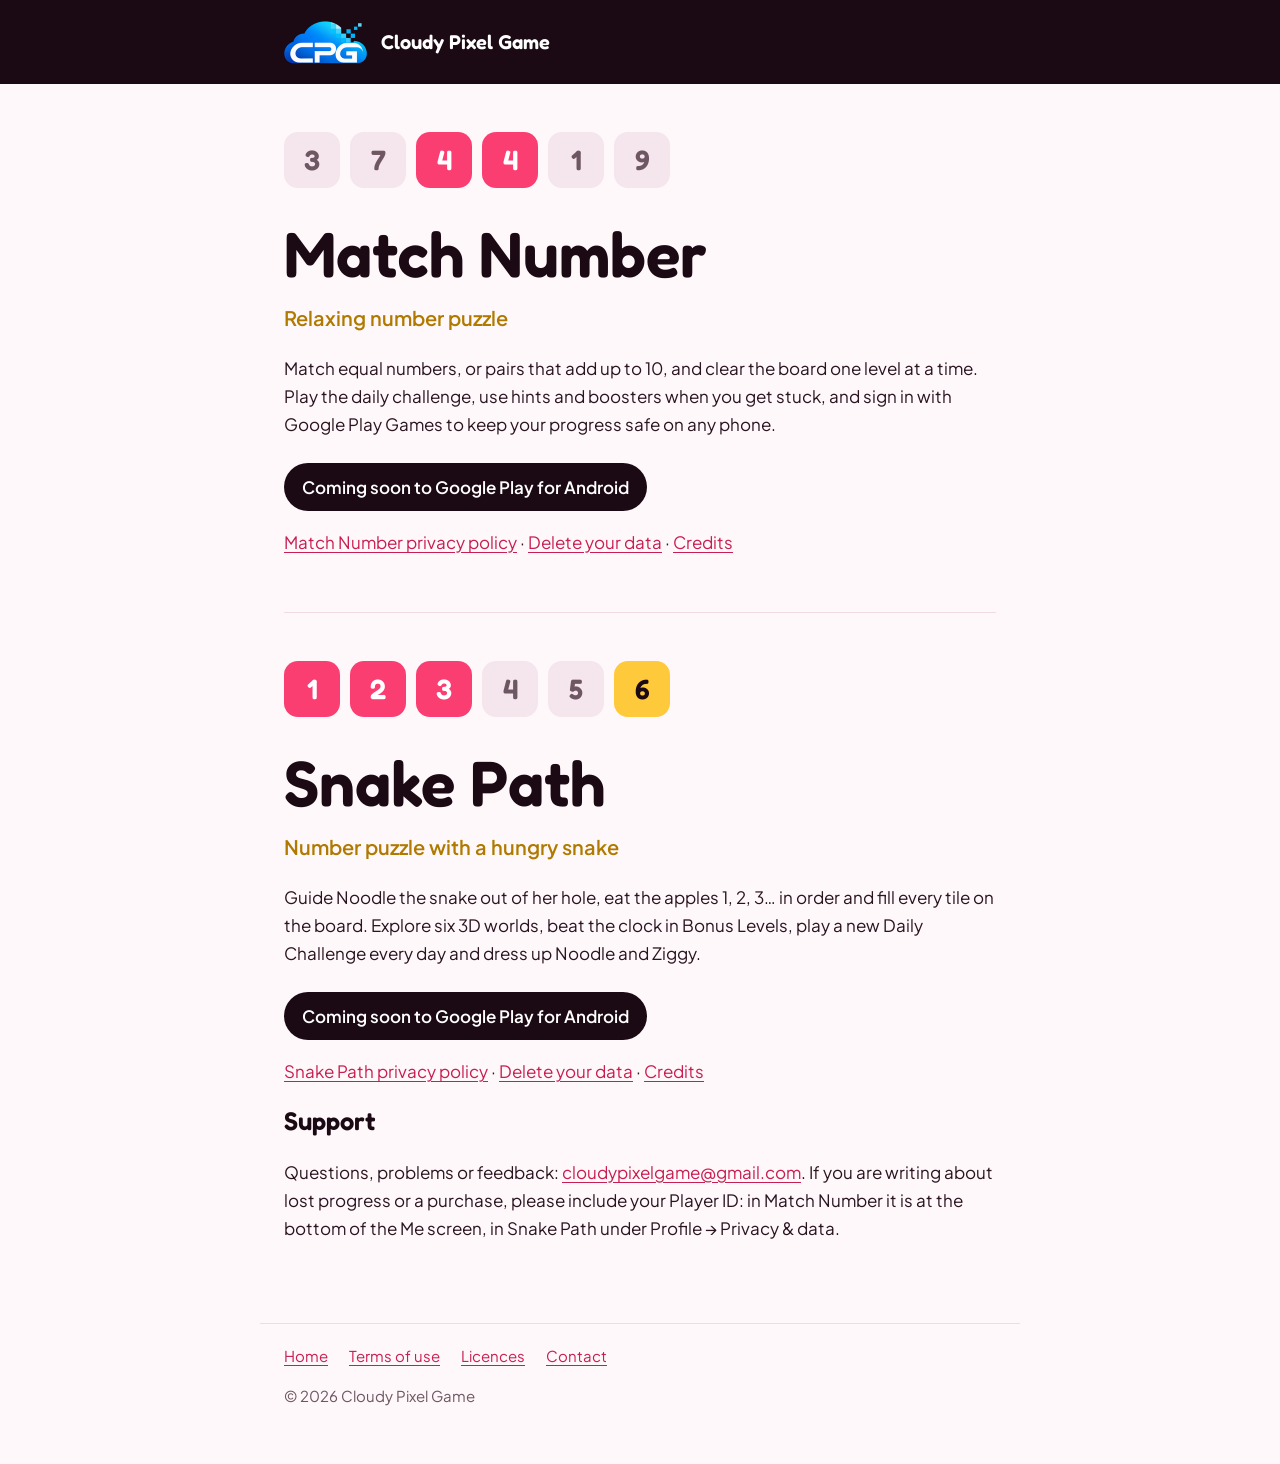
==== index.html @ 3400b028 "Home and Licences: Snake Path credits links" ====
<!doctype html>
<html lang="en">
<head>
  <meta charset="utf-8">
  <meta name="viewport" content="width=device-width, initial-scale=1">
  <title>Cloudy Pixel Game – Match Number and Snake Path</title>
  <meta name="description" content="Match Number and Snake Path: number puzzles for Android by Cloudy Pixel Game.">
  <link rel="icon" href="favicon.png">
  <link rel="preconnect" href="https://fonts.googleapis.com">
  <link rel="preconnect" href="https://fonts.gstatic.com" crossorigin>
  <link href="https://fonts.googleapis.com/css2?family=Fredoka:wght@600&family=Plus+Jakarta+Sans:wght@400;600&display=swap" rel="stylesheet">
  <link rel="stylesheet" href="style.css">
</head>
<body>
  <header class="band">
    <div class="band-inner">
      <img src="cpg-logo.png" alt="Cloudy Pixel Game logo" width="83" height="44">
      <a href="./">Cloudy Pixel Game</a>
    </div>
  </header>

  <main class="hero">
    <div class="tiles" aria-hidden="true">
      <span class="tile">3</span>
      <span class="tile">7</span>
      <span class="tile match">4</span>
      <span class="tile match">4</span>
      <span class="tile">1</span>
      <span class="tile">9</span>
    </div>

    <h1>Match Number</h1>
    <p class="tagline">Relaxing number puzzle</p>

    <p>Match equal numbers, or pairs that add up to 10, and clear the board one level at a time. Play the daily challenge, use hints and boosters when you get stuck, and sign in with Google Play Games to keep your progress safe on any phone.</p>

    <span class="status">Coming soon to Google Play for Android</span>
    <p><a href="match-number/privacy-policy.html">Match Number privacy policy</a> · <a href="match-number/privacy-policy.html#delete-data">Delete your data</a> · <a href="match-number/privacy-policy.html#about">Credits</a></p>

    <section class="game">
      <div class="tiles" aria-hidden="true">
        <span class="tile match">1</span>
        <span class="tile match">2</span>
        <span class="tile match">3</span>
        <span class="tile">4</span>
        <span class="tile">5</span>
        <span class="tile gold">6</span>
      </div>
      <h1>Snake Path</h1>
      <p class="tagline">Number puzzle with a hungry snake</p>
      <p>Guide Noodle the snake out of her hole, eat the apples 1, 2, 3… in order and fill every tile on the board. Explore six 3D worlds, beat the clock in Bonus Levels, play a new Daily Challenge every day and dress up Noodle and Ziggy.</p>
      <span class="status">Coming soon to Google Play for Android</span>
      <p><a href="snake-path/privacy-policy.html">Snake Path privacy policy</a> · <a href="snake-path/privacy-policy.html#delete-data">Delete your data</a> · <a href="snake-path/privacy-policy.html#about">Credits</a></p>
    </section>

    <h2>Support</h2>
    <p>Questions, problems or feedback: <a href="mailto:cloudypixelgame@gmail.com">cloudypixelgame@gmail.com</a>. If you are writing about lost progress or a purchase, please include your Player ID: in Match Number it is at the bottom of the Me screen, in Snake Path under Profile → Privacy &amp; data.</p>
  </main>

  <footer>
    <a href="./">Home</a>
    <a href="terms.html">Terms of use</a>
    <a href="licences.html">Licences</a>
    <a href="mailto:cloudypixelgame@gmail.com">Contact</a>
    <p>© 2026 Cloudy Pixel Game</p>
  </footer>
</body>
</html>
---- style.css ----
:root {
  --rose-deep: #1B0913;
  --rose: #FB3E72;
  --gold: #FFC93C;
  --paper: #FFF8FA;
  --ink: #2A1420;
  --muted: #6E5663;
  --line: #F1DCE4;
}

* { box-sizing: border-box; }

html { -webkit-text-size-adjust: 100%; }

body {
  margin: 0;
  background: var(--paper);
  color: var(--ink);
  font-family: "Plus Jakarta Sans", system-ui, -apple-system, "Segoe UI", Roboto, sans-serif;
  font-size: 17px;
  line-height: 1.65;
}

a { color: #C81E52; text-underline-offset: 3px; }
a:hover { color: var(--rose); }
a:focus-visible { outline: 3px solid var(--gold); outline-offset: 2px; border-radius: 4px; }

h1, h2, h3 {
  font-family: "Fredoka", "Plus Jakarta Sans", system-ui, sans-serif;
  font-weight: 600;
  line-height: 1.2;
  color: var(--rose-deep);
}

/* Top band: the game's own Rose surface */
.band {
  background: var(--rose-deep);
  color: #fff;
}
.band-inner {
  max-width: 760px;
  margin: 0 auto;
  padding: 20px 24px;
  display: flex;
  align-items: center;
  gap: 14px;
}
.band img { width: auto; height: 44px; display: block; }
.band a { color: #fff; text-decoration: none; font-family: "Fredoka", sans-serif; font-weight: 600; font-size: 20px; }

main {
  max-width: 760px;
  margin: 0 auto;
  padding: 40px 24px 64px;
}

/* Home page hero: a row of number tiles with the matched pair lit */
.tiles { display: flex; gap: 10px; margin: 8px 0 28px; flex-wrap: wrap; }
.tile {
  width: 56px; height: 56px;
  border-radius: 14px;
  display: grid; place-items: center;
  font-family: "Fredoka", sans-serif; font-weight: 600; font-size: 28px;
  background: #F4E6EC; color: var(--muted);
}
.tile.match { background: var(--rose); color: #fff; }
.tile.gold { background: var(--gold); color: var(--rose-deep); }

/* A second game on the home page */
.game { margin-top: 56px; padding-top: 40px; border-top: 1px solid var(--line); }

.hero h1 { font-size: clamp(40px, 8vw, 64px); margin: 0 0 8px; }
.hero .tagline { color: #B07A00; font-weight: 600; font-size: 20px; margin: 0 0 20px; }
.hero p { max-width: 60ch; }

.status {
  display: inline-block;
  margin-top: 8px;
  padding: 10px 18px;
  border-radius: 999px;
  background: var(--rose-deep);
  color: #fff;
  font-weight: 600;
}

/* Policy page */
.doc h1 { font-size: clamp(32px, 6vw, 44px); margin: 0 0 6px; }
.doc .updated { color: var(--muted); margin: 0 0 32px; }
.doc h2 { font-size: 24px; margin: 40px 0 10px; }
.doc h3 { font-size: 19px; margin: 24px 0 6px; }
.doc p, .doc li { max-width: 68ch; }
.doc ul { padding-left: 22px; }
.doc li { margin: 6px 0; }

.summary {
  border-left: 5px solid var(--rose);
  background: #fff;
  padding: 16px 20px;
  margin: 0 0 8px;
}
.summary p { margin: 0; }

.table-wrap { overflow-x: auto; margin: 12px 0; }
table { border-collapse: collapse; min-width: 560px; width: 100%; background: #fff; }
th, td { text-align: left; vertical-align: top; padding: 10px 12px; border: 1px solid var(--line); font-size: 15px; }
th { background: #FBEFF3; font-weight: 600; }

footer {
  border-top: 1px solid var(--line);
  max-width: 760px;
  margin: 0 auto;
  padding: 20px 24px 40px;
  color: var(--muted);
  font-size: 15px;
}
footer a { margin-right: 18px; }

@media (max-width: 520px) {
  body { font-size: 16px; }
  main { padding-top: 28px; }
  .tile { width: 46px; height: 46px; font-size: 23px; border-radius: 12px; }
}
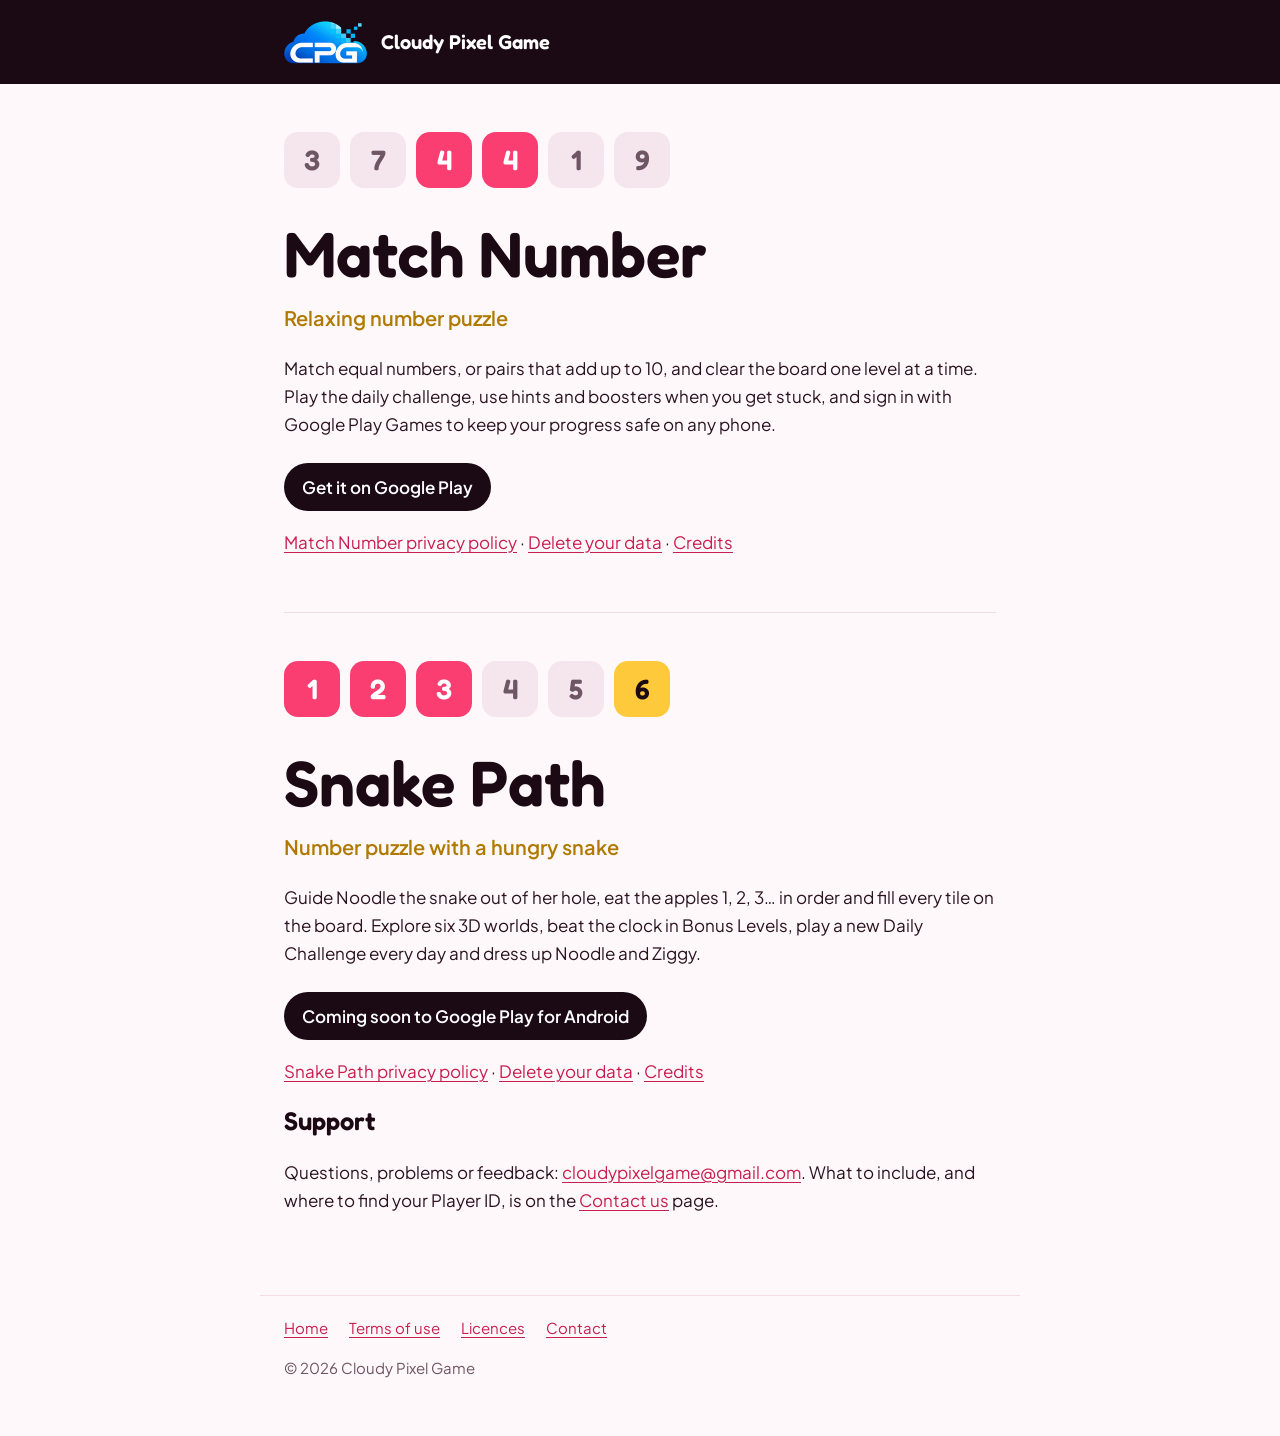
==== commit dd8f9dd3: "Add Contact us page with Email us button; footers link to it" ====
--- a/index.html
+++ b/index.html
@@ -34,7 +34,7 @@
 
     <p>Match equal numbers, or pairs that add up to 10, and clear the board one level at a time. Play the daily challenge, use hints and boosters when you get stuck, and sign in with Google Play Games to keep your progress safe on any phone.</p>
 
-    <span class="status">Coming soon to Google Play for Android</span>
+    <a class="status" href="https://play.google.com/store/apps/details?id=com.cloudypixel.matchnumber">Get it on Google Play</a>
     <p><a href="match-number/privacy-policy.html">Match Number privacy policy</a> · <a href="match-number/privacy-policy.html#delete-data">Delete your data</a> · <a href="match-number/privacy-policy.html#about">Credits</a></p>
 
     <section class="game">
@@ -54,14 +54,14 @@
     </section>
 
     <h2>Support</h2>
-    <p>Questions, problems or feedback: <a href="mailto:cloudypixelgame@gmail.com">cloudypixelgame@gmail.com</a>. If you are writing about lost progress or a purchase, please include your Player ID: in Match Number it is at the bottom of the Me screen, in Snake Path under Profile → Privacy &amp; data.</p>
+    <p>Questions, problems or feedback: <a href="mailto:cloudypixelgame@gmail.com">cloudypixelgame@gmail.com</a>. What to include, and where to find your Player ID, is on the <a href="contact.html">Contact us</a> page.</p>
   </main>
 
   <footer>
     <a href="./">Home</a>
     <a href="terms.html">Terms of use</a>
     <a href="licences.html">Licences</a>
-    <a href="mailto:cloudypixelgame@gmail.com">Contact</a>
+    <a href="contact.html">Contact</a>
     <p>© 2026 Cloudy Pixel Game</p>
   </footer>
 </body>
--- a/style.css
+++ b/style.css
@@ -120,3 +120,48 @@
   main { padding-top: 28px; }
   .tile { width: 46px; height: 46px; font-size: 23px; border-radius: 12px; }
 }
+
+/* Contact page: the main call to action, a chunky button like the games' own */
+.cta { margin: 0 0 8px; }
+.mail-button {
+  display: inline-flex;
+  align-items: center;
+  justify-content: center;
+  gap: 12px;
+  min-width: 280px;
+  padding: 16px 36px;
+  border-radius: 18px;
+  background: linear-gradient(180deg, #FF6A92 0%, var(--rose) 55%, #EE2F64 100%);
+  color: #fff;
+  font-family: "Fredoka", "Plus Jakarta Sans", system-ui, sans-serif;
+  font-weight: 600;
+  font-size: 23px;
+  line-height: 1;
+  letter-spacing: 0.3px;
+  text-decoration: none;
+  text-shadow: 0 1px 0 rgba(120, 10, 45, 0.35);
+  box-shadow: 0 6px 0 #B5164A, 0 12px 24px rgba(251, 62, 114, 0.35);
+  transition: transform 0.12s ease, box-shadow 0.12s ease, filter 0.12s ease;
+}
+.mail-button svg { flex: none; }
+.mail-button:hover {
+  color: #fff;
+  filter: brightness(1.05);
+  transform: translateY(-2px);
+  box-shadow: 0 8px 0 #B5164A, 0 16px 28px rgba(251, 62, 114, 0.4);
+}
+.mail-button:active {
+  transform: translateY(5px);
+  box-shadow: 0 1px 0 #B5164A, 0 4px 10px rgba(251, 62, 114, 0.3);
+}
+.mail-button:focus-visible { outline: 3px solid var(--gold); outline-offset: 4px; border-radius: 18px; }
+.cta-note { color: var(--muted); font-size: 15px; margin: 18px 0 0; overflow-wrap: anywhere; }
+.cta-note strong { color: var(--ink); font-weight: 600; white-space: nowrap; }
+@media (max-width: 520px) {
+  .mail-button { display: flex; width: 100%; min-width: 0; }
+}
+@media (prefers-reduced-motion: reduce) {
+  .mail-button { transition: none; }
+}
+a.status { text-decoration: none; }
+a.status:hover { color: #fff; background: #3A1428; }
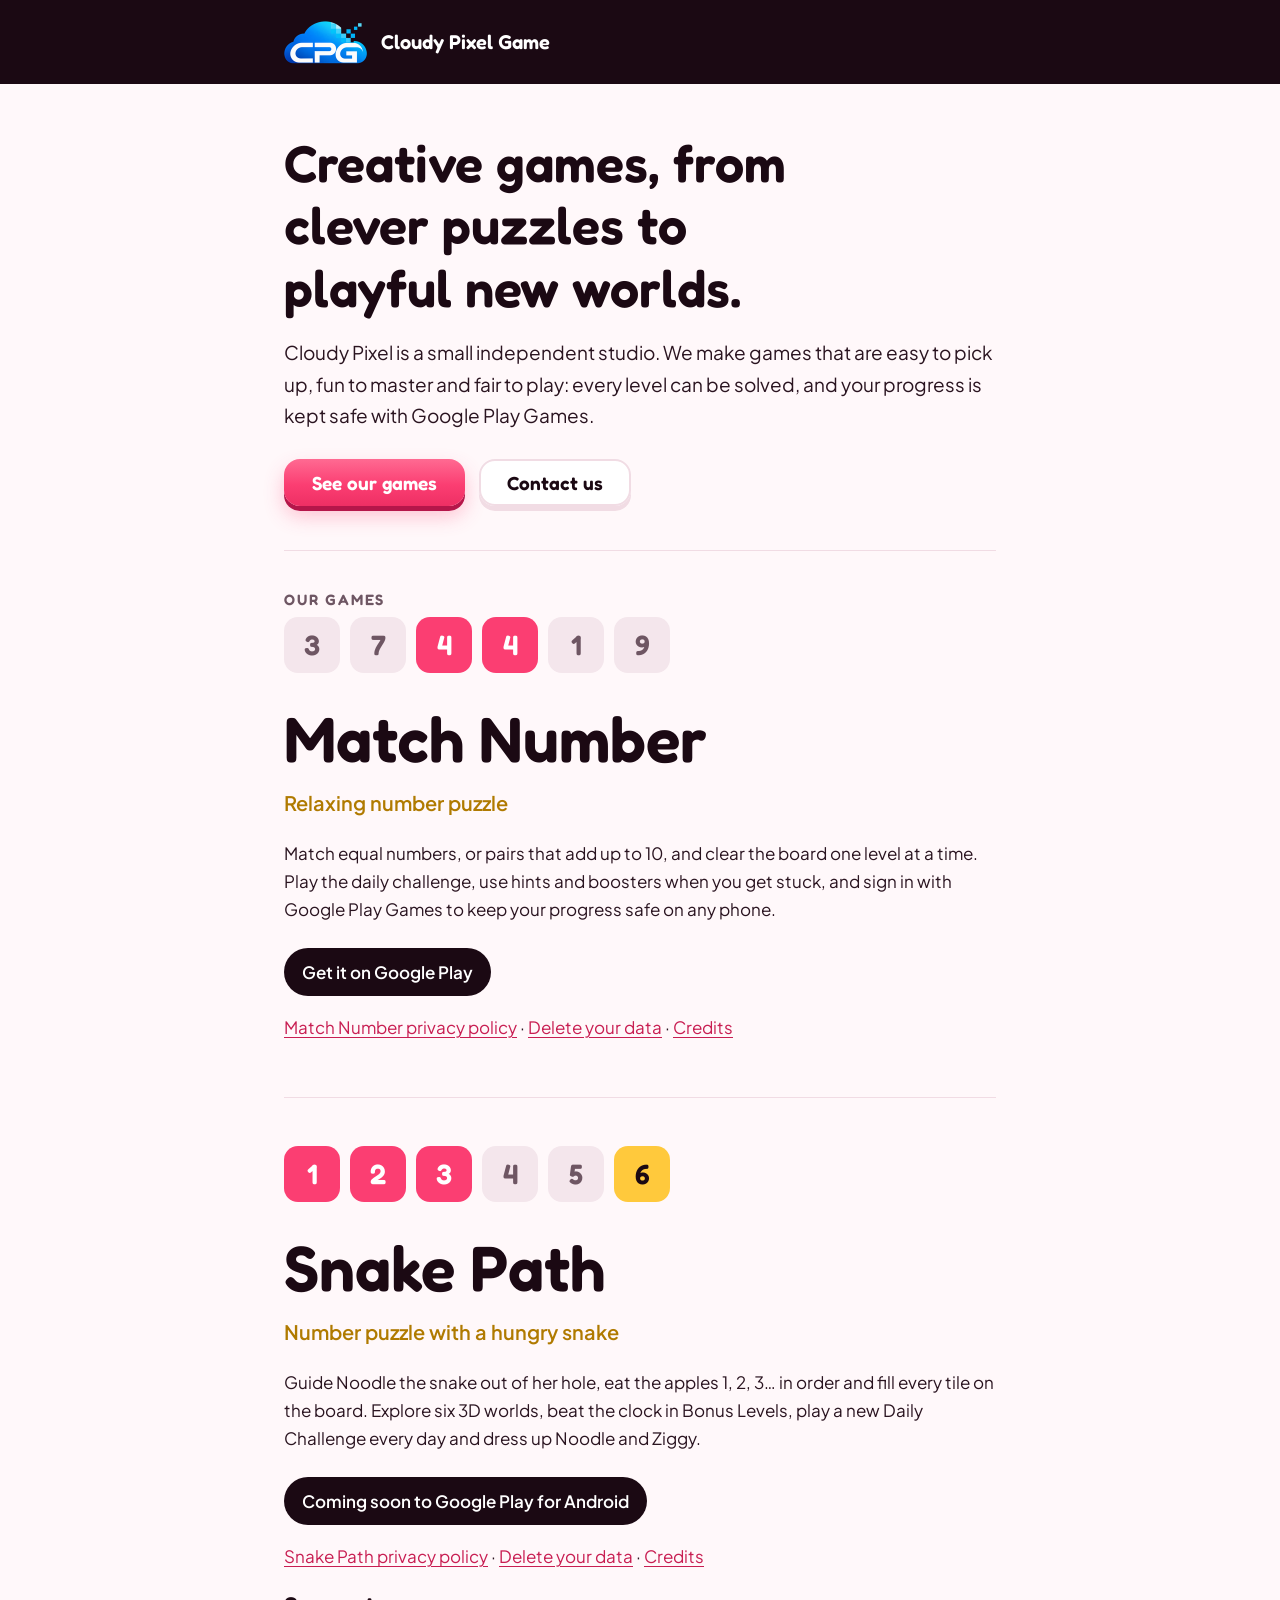
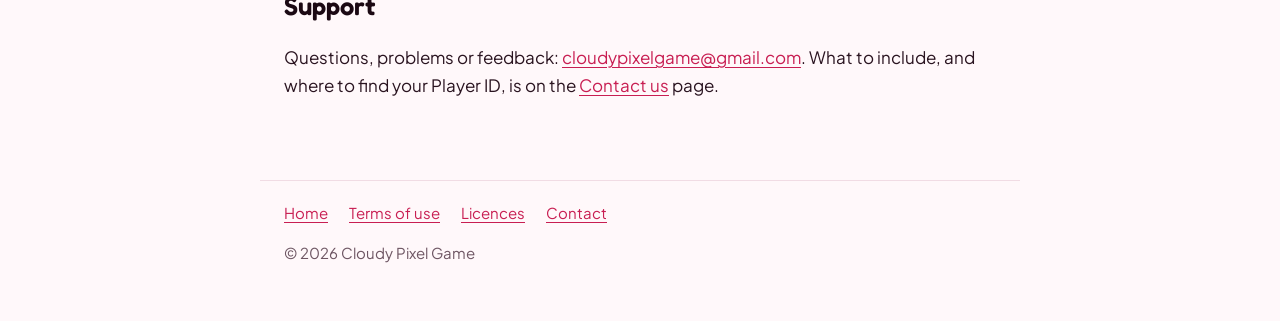
==== commit d66ecc44: "Home page: studio intro before the games; simpler Player ID line on Contact us" ====
--- a/index.html
+++ b/index.html
@@ -3,8 +3,8 @@
 <head>
   <meta charset="utf-8">
   <meta name="viewport" content="width=device-width, initial-scale=1">
-  <title>Cloudy Pixel Game – Match Number and Snake Path</title>
-  <meta name="description" content="Match Number and Snake Path: number puzzles for Android by Cloudy Pixel Game.">
+  <title>Cloudy Pixel Game – Independent game studio</title>
+  <meta name="description" content="Cloudy Pixel is an independent studio making creative games, from clever puzzles to playful new worlds. Play Match Number and Snake Path on Android.">
   <link rel="icon" href="favicon.png">
   <link rel="preconnect" href="https://fonts.googleapis.com">
   <link rel="preconnect" href="https://fonts.gstatic.com" crossorigin>
@@ -20,6 +20,17 @@
   </header>
 
   <main class="hero">
+    <section class="intro">
+      <h1>Creative games, from clever puzzles to playful new worlds.</h1>
+      <p class="lead">Cloudy Pixel is a small independent studio. We make games that are easy to pick up, fun to master and fair to play: every level can be solved, and your progress is kept safe with Google Play Games.</p>
+      <div class="intro-actions">
+        <a class="button" href="#games">See our games</a>
+        <a class="button button-quiet" href="contact.html">Contact us</a>
+      </div>
+    </section>
+
+    <h2 class="section-title" id="games">Our games</h2>
+
     <div class="tiles" aria-hidden="true">
       <span class="tile">3</span>
       <span class="tile">7</span>
@@ -29,7 +40,7 @@
       <span class="tile">9</span>
     </div>
 
-    <h1>Match Number</h1>
+    <h2 class="game-name">Match Number</h2>
     <p class="tagline">Relaxing number puzzle</p>
 
     <p>Match equal numbers, or pairs that add up to 10, and clear the board one level at a time. Play the daily challenge, use hints and boosters when you get stuck, and sign in with Google Play Games to keep your progress safe on any phone.</p>
@@ -46,7 +57,7 @@
         <span class="tile">5</span>
         <span class="tile gold">6</span>
       </div>
-      <h1>Snake Path</h1>
+      <h2 class="game-name">Snake Path</h2>
       <p class="tagline">Number puzzle with a hungry snake</p>
       <p>Guide Noodle the snake out of her hole, eat the apples 1, 2, 3… in order and fill every tile on the board. Explore six 3D worlds, beat the clock in Bonus Levels, play a new Daily Challenge every day and dress up Noodle and Ziggy.</p>
       <span class="status">Coming soon to Google Play for Android</span>
--- a/style.css
+++ b/style.css
@@ -69,7 +69,7 @@
 /* A second game on the home page */
 .game { margin-top: 56px; padding-top: 40px; border-top: 1px solid var(--line); }
 
-.hero h1 { font-size: clamp(40px, 8vw, 64px); margin: 0 0 8px; }
+.hero .game-name { font-size: clamp(40px, 8vw, 64px); margin: 0 0 8px; }
 .hero .tagline { color: #B07A00; font-weight: 600; font-size: 20px; margin: 0 0 20px; }
 .hero p { max-width: 60ch; }
 
@@ -165,3 +165,38 @@
 }
 a.status { text-decoration: none; }
 a.status:hover { color: #fff; background: #3A1428; }
+
+/* Home page: the studio's introduction, before the games */
+.intro { padding: 8px 0 44px; margin-bottom: 40px; border-bottom: 1px solid var(--line); }
+.intro h1 { font-size: clamp(34px, 6.4vw, 52px); margin: 0 0 18px; max-width: 18ch; }
+.intro .lead { font-size: 19px; max-width: 58ch; margin: 0 0 28px; }
+.intro-actions { display: flex; flex-wrap: wrap; gap: 14px; }
+.button {
+  display: inline-flex;
+  align-items: center;
+  justify-content: center;
+  padding: 14px 28px;
+  border-radius: 16px;
+  background: linear-gradient(180deg, #FF6A92 0%, var(--rose) 55%, #EE2F64 100%);
+  color: #fff;
+  font-family: "Fredoka", "Plus Jakarta Sans", system-ui, sans-serif;
+  font-weight: 600;
+  font-size: 19px;
+  line-height: 1;
+  text-decoration: none;
+  box-shadow: 0 5px 0 #B5164A, 0 10px 20px rgba(251, 62, 114, 0.3);
+  transition: transform 0.12s ease, box-shadow 0.12s ease;
+}
+.button:hover { color: #fff; transform: translateY(-2px); box-shadow: 0 7px 0 #B5164A, 0 14px 24px rgba(251, 62, 114, 0.35); }
+.button:active { transform: translateY(4px); box-shadow: 0 1px 0 #B5164A, 0 4px 10px rgba(251, 62, 114, 0.25); }
+.button-quiet { background: #fff; color: var(--rose-deep); box-shadow: 0 5px 0 var(--line), 0 0 0 2px var(--line) inset; }
+.button-quiet:hover { color: var(--rose-deep); box-shadow: 0 7px 0 var(--line), 0 0 0 2px var(--line) inset; }
+.button-quiet:active { box-shadow: 0 1px 0 var(--line), 0 0 0 2px var(--line) inset; }
+.section-title { font-size: 15px; letter-spacing: 0.12em; text-transform: uppercase; color: var(--muted); margin: 0 0 4px; scroll-margin-top: 16px; }
+@media (max-width: 520px) {
+  .intro .lead { font-size: 17px; }
+  .intro-actions .button { flex: 1 1 100%; }
+}
+@media (prefers-reduced-motion: reduce) {
+  .button { transition: none; }
+}
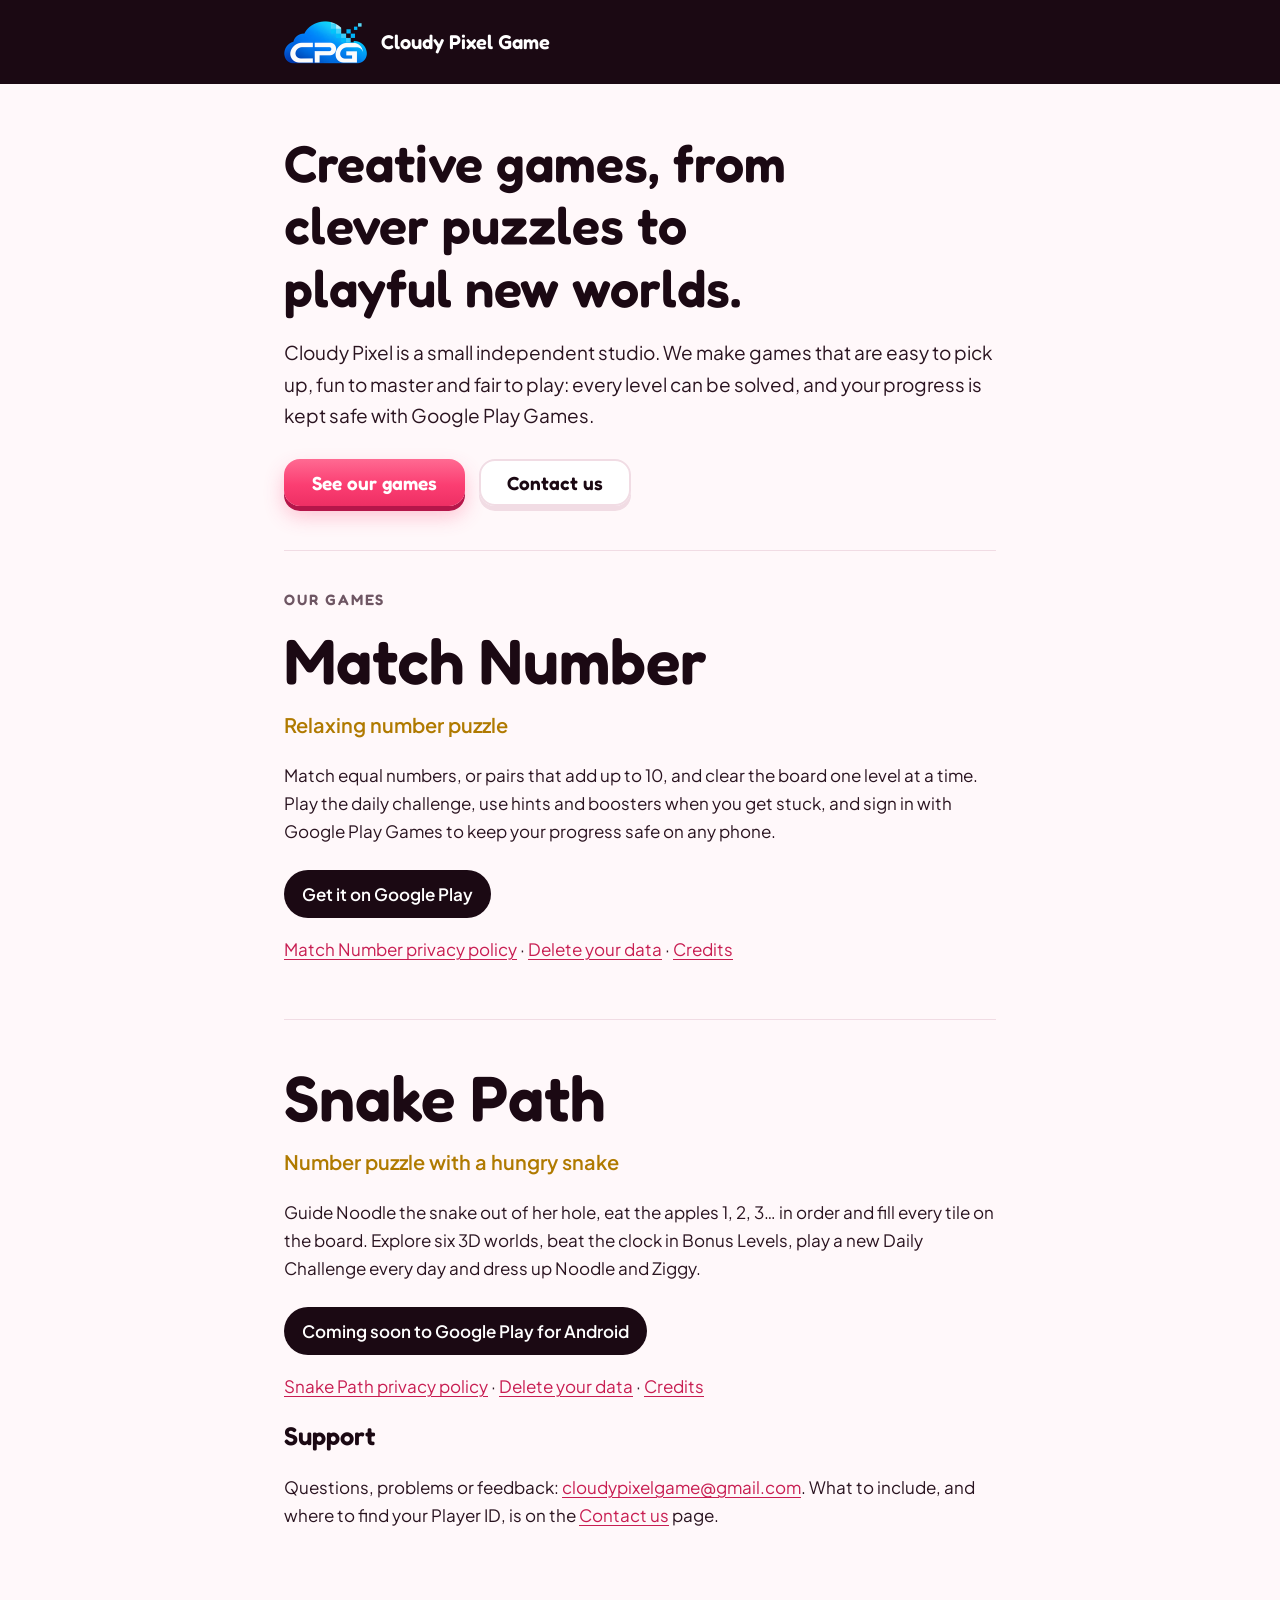
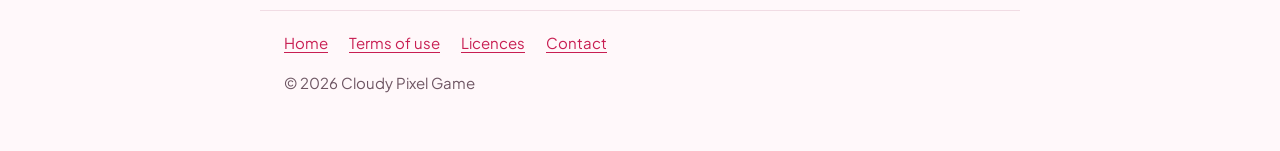
==== commit 01097b47: "Home page: remove the number tiles above the game names" ====
--- a/index.html
+++ b/index.html
@@ -31,15 +31,6 @@
 
     <h2 class="section-title" id="games">Our games</h2>
 
-    <div class="tiles" aria-hidden="true">
-      <span class="tile">3</span>
-      <span class="tile">7</span>
-      <span class="tile match">4</span>
-      <span class="tile match">4</span>
-      <span class="tile">1</span>
-      <span class="tile">9</span>
-    </div>
-
     <h2 class="game-name">Match Number</h2>
     <p class="tagline">Relaxing number puzzle</p>
 
@@ -49,14 +40,6 @@
     <p><a href="match-number/privacy-policy.html">Match Number privacy policy</a> · <a href="match-number/privacy-policy.html#delete-data">Delete your data</a> · <a href="match-number/privacy-policy.html#about">Credits</a></p>
 
     <section class="game">
-      <div class="tiles" aria-hidden="true">
-        <span class="tile match">1</span>
-        <span class="tile match">2</span>
-        <span class="tile match">3</span>
-        <span class="tile">4</span>
-        <span class="tile">5</span>
-        <span class="tile gold">6</span>
-      </div>
       <h2 class="game-name">Snake Path</h2>
       <p class="tagline">Number puzzle with a hungry snake</p>
       <p>Guide Noodle the snake out of her hole, eat the apples 1, 2, 3… in order and fill every tile on the board. Explore six 3D worlds, beat the clock in Bonus Levels, play a new Daily Challenge every day and dress up Noodle and Ziggy.</p>
--- a/style.css
+++ b/style.css
@@ -54,18 +54,6 @@
   padding: 40px 24px 64px;
 }
 
-/* Home page hero: a row of number tiles with the matched pair lit */
-.tiles { display: flex; gap: 10px; margin: 8px 0 28px; flex-wrap: wrap; }
-.tile {
-  width: 56px; height: 56px;
-  border-radius: 14px;
-  display: grid; place-items: center;
-  font-family: "Fredoka", sans-serif; font-weight: 600; font-size: 28px;
-  background: #F4E6EC; color: var(--muted);
-}
-.tile.match { background: var(--rose); color: #fff; }
-.tile.gold { background: var(--gold); color: var(--rose-deep); }
-
 /* A second game on the home page */
 .game { margin-top: 56px; padding-top: 40px; border-top: 1px solid var(--line); }
 
@@ -118,7 +106,6 @@
 @media (max-width: 520px) {
   body { font-size: 16px; }
   main { padding-top: 28px; }
-  .tile { width: 46px; height: 46px; font-size: 23px; border-radius: 12px; }
 }
 
 /* Contact page: the main call to action, a chunky button like the games' own */
@@ -192,7 +179,7 @@
 .button-quiet { background: #fff; color: var(--rose-deep); box-shadow: 0 5px 0 var(--line), 0 0 0 2px var(--line) inset; }
 .button-quiet:hover { color: var(--rose-deep); box-shadow: 0 7px 0 var(--line), 0 0 0 2px var(--line) inset; }
 .button-quiet:active { box-shadow: 0 1px 0 var(--line), 0 0 0 2px var(--line) inset; }
-.section-title { font-size: 15px; letter-spacing: 0.12em; text-transform: uppercase; color: var(--muted); margin: 0 0 4px; scroll-margin-top: 16px; }
+.section-title { font-size: 15px; letter-spacing: 0.12em; text-transform: uppercase; color: var(--muted); margin: 0 0 14px; scroll-margin-top: 16px; }
 @media (max-width: 520px) {
   .intro .lead { font-size: 17px; }
   .intro-actions .button { flex: 1 1 100%; }
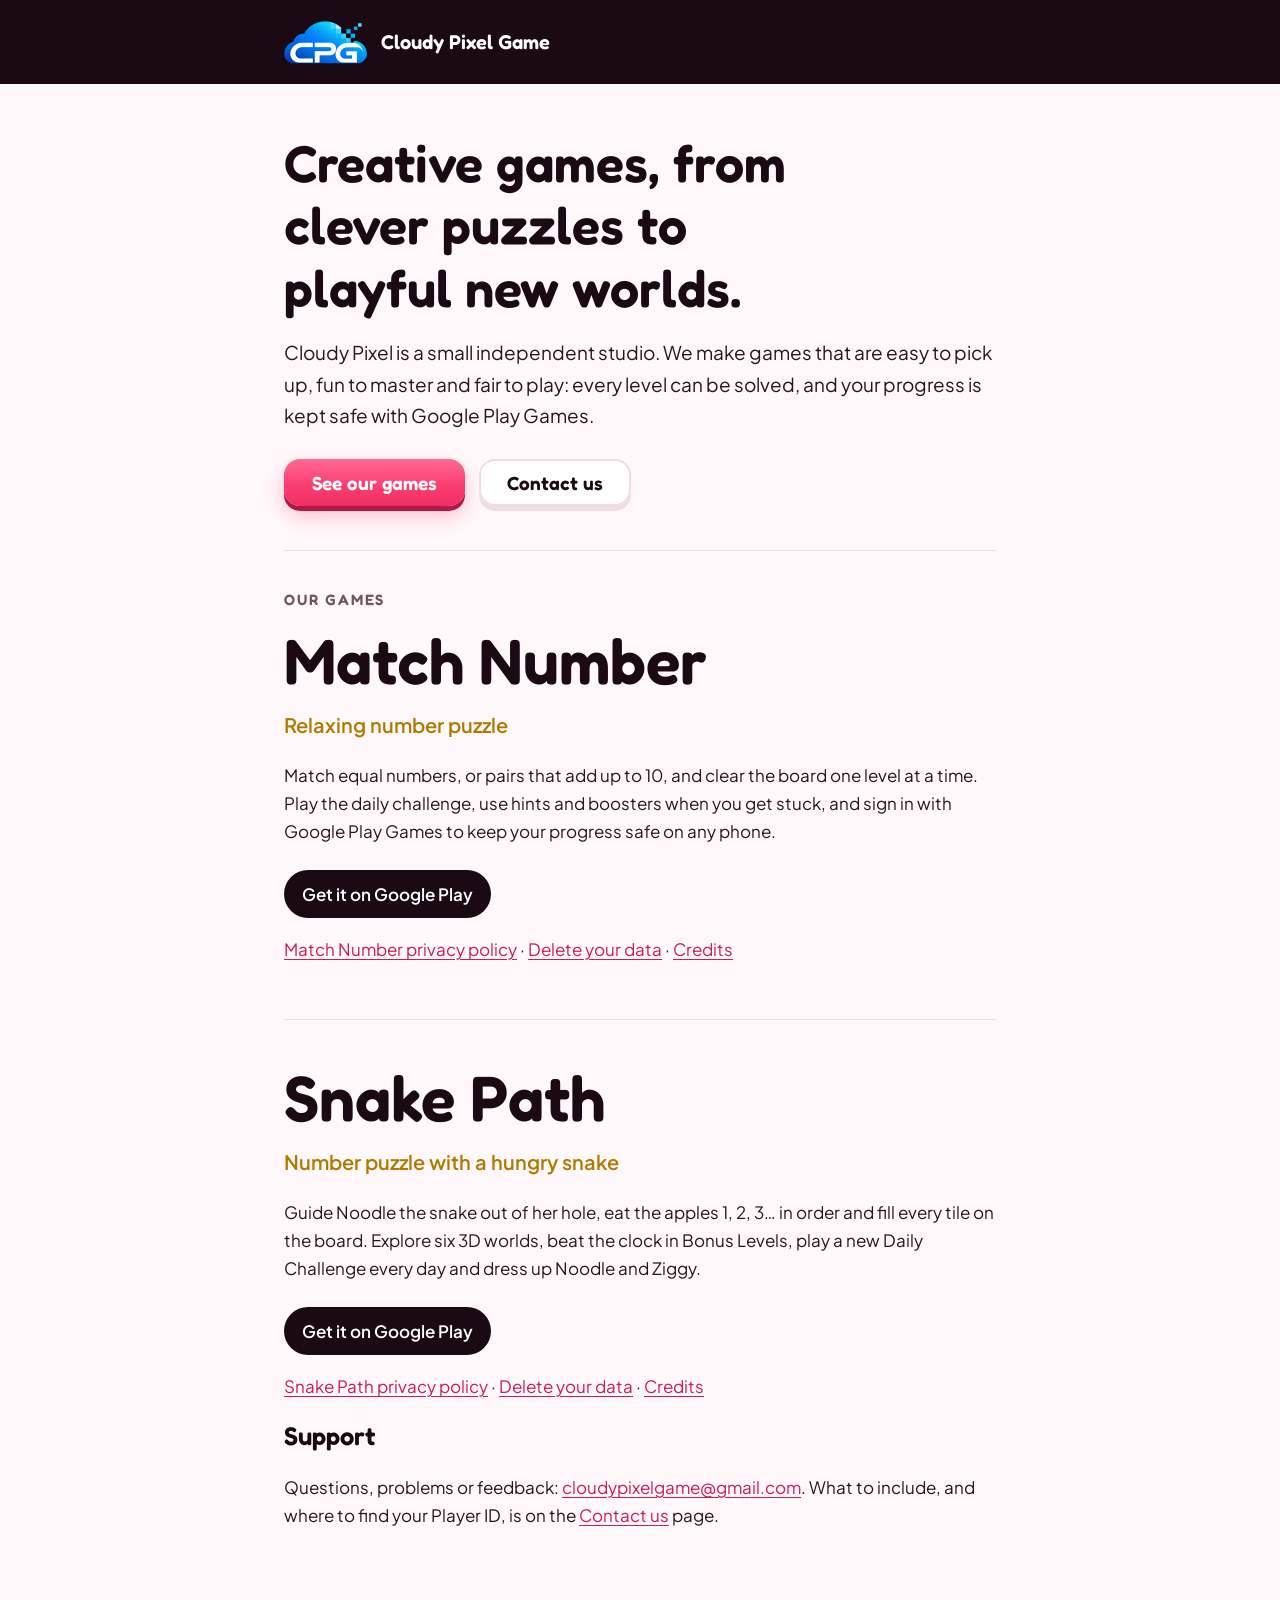
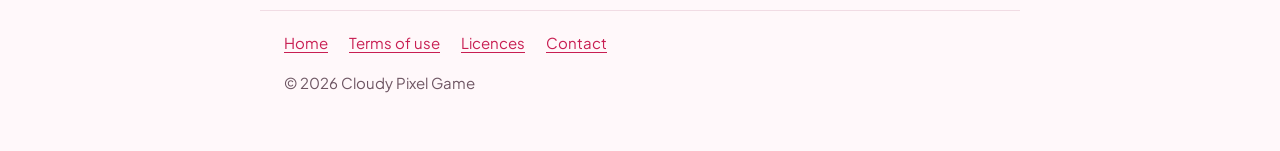
==== commit ac3382de: "Update status message to link for Google Play Co-Authored-By: Claude Sonnet 5.5 <noreply@anthropic.c" ====
--- a/index.html
+++ b/index.html
@@ -43,7 +43,7 @@
       <h2 class="game-name">Snake Path</h2>
       <p class="tagline">Number puzzle with a hungry snake</p>
       <p>Guide Noodle the snake out of her hole, eat the apples 1, 2, 3… in order and fill every tile on the board. Explore six 3D worlds, beat the clock in Bonus Levels, play a new Daily Challenge every day and dress up Noodle and Ziggy.</p>
-      <span class="status">Coming soon to Google Play for Android</span>
+      <a class="status" href="https://play.google.com/store/apps/details?id=com.cloudypixel.snakepath">Get it on Google Play</a>
       <p><a href="snake-path/privacy-policy.html">Snake Path privacy policy</a> · <a href="snake-path/privacy-policy.html#delete-data">Delete your data</a> · <a href="snake-path/privacy-policy.html#about">Credits</a></p>
     </section>
 
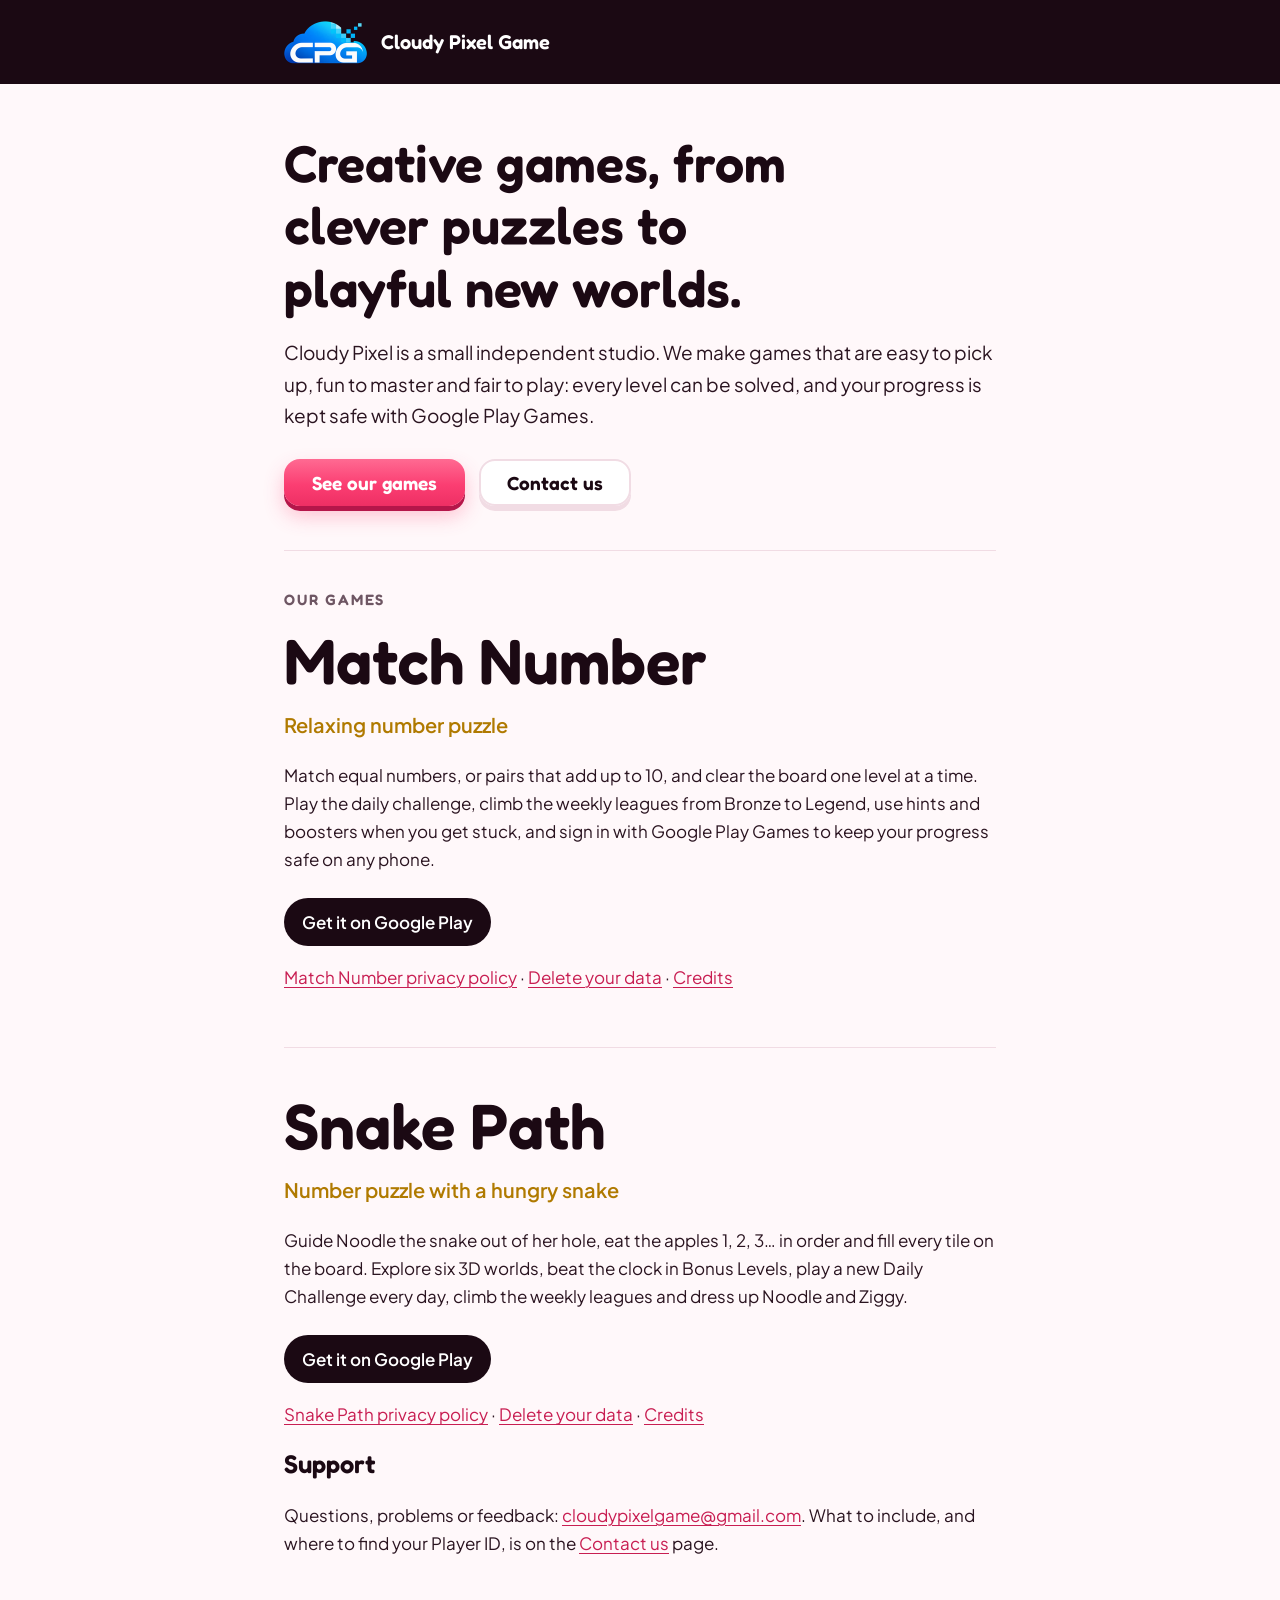
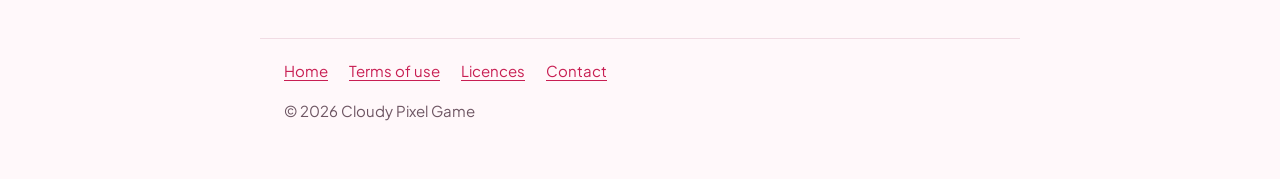
==== commit 8ebbbf58: "Home page: add weekly leagues to both games (22 Nov 2026)" ====
--- a/index.html
+++ b/index.html
@@ -34,7 +34,7 @@
     <h2 class="game-name">Match Number</h2>
     <p class="tagline">Relaxing number puzzle</p>
 
-    <p>Match equal numbers, or pairs that add up to 10, and clear the board one level at a time. Play the daily challenge, use hints and boosters when you get stuck, and sign in with Google Play Games to keep your progress safe on any phone.</p>
+    <p>Match equal numbers, or pairs that add up to 10, and clear the board one level at a time. Play the daily challenge, climb the weekly leagues from Bronze to Legend, use hints and boosters when you get stuck, and sign in with Google Play Games to keep your progress safe on any phone.</p>
 
     <a class="status" href="https://play.google.com/store/apps/details?id=com.cloudypixel.matchnumber">Get it on Google Play</a>
     <p><a href="match-number/privacy-policy.html">Match Number privacy policy</a> · <a href="match-number/privacy-policy.html#delete-data">Delete your data</a> · <a href="match-number/privacy-policy.html#about">Credits</a></p>
@@ -42,7 +42,7 @@
     <section class="game">
       <h2 class="game-name">Snake Path</h2>
       <p class="tagline">Number puzzle with a hungry snake</p>
-      <p>Guide Noodle the snake out of her hole, eat the apples 1, 2, 3… in order and fill every tile on the board. Explore six 3D worlds, beat the clock in Bonus Levels, play a new Daily Challenge every day and dress up Noodle and Ziggy.</p>
+      <p>Guide Noodle the snake out of her hole, eat the apples 1, 2, 3… in order and fill every tile on the board. Explore six 3D worlds, beat the clock in Bonus Levels, play a new Daily Challenge every day, climb the weekly leagues and dress up Noodle and Ziggy.</p>
       <a class="status" href="https://play.google.com/store/apps/details?id=com.cloudypixel.snakepath">Get it on Google Play</a>
       <p><a href="snake-path/privacy-policy.html">Snake Path privacy policy</a> · <a href="snake-path/privacy-policy.html#delete-data">Delete your data</a> · <a href="snake-path/privacy-policy.html#about">Credits</a></p>
     </section>
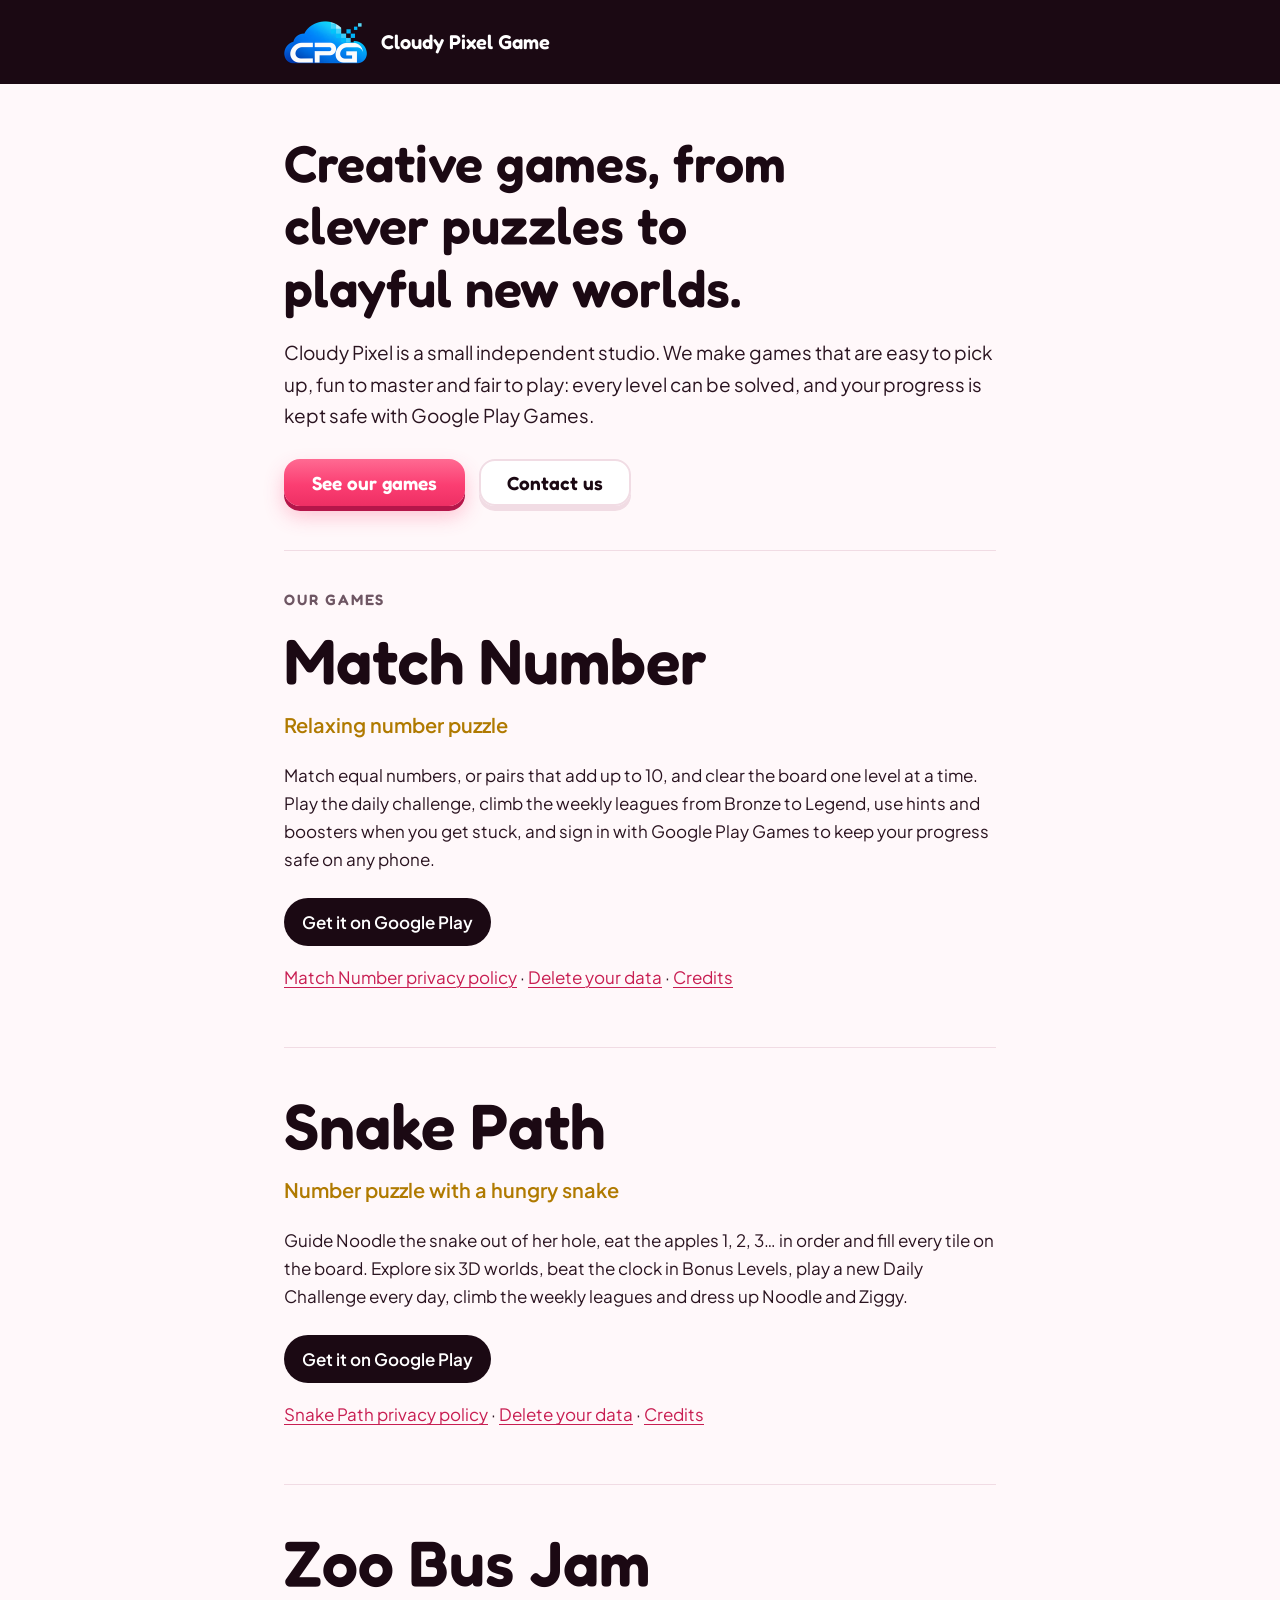
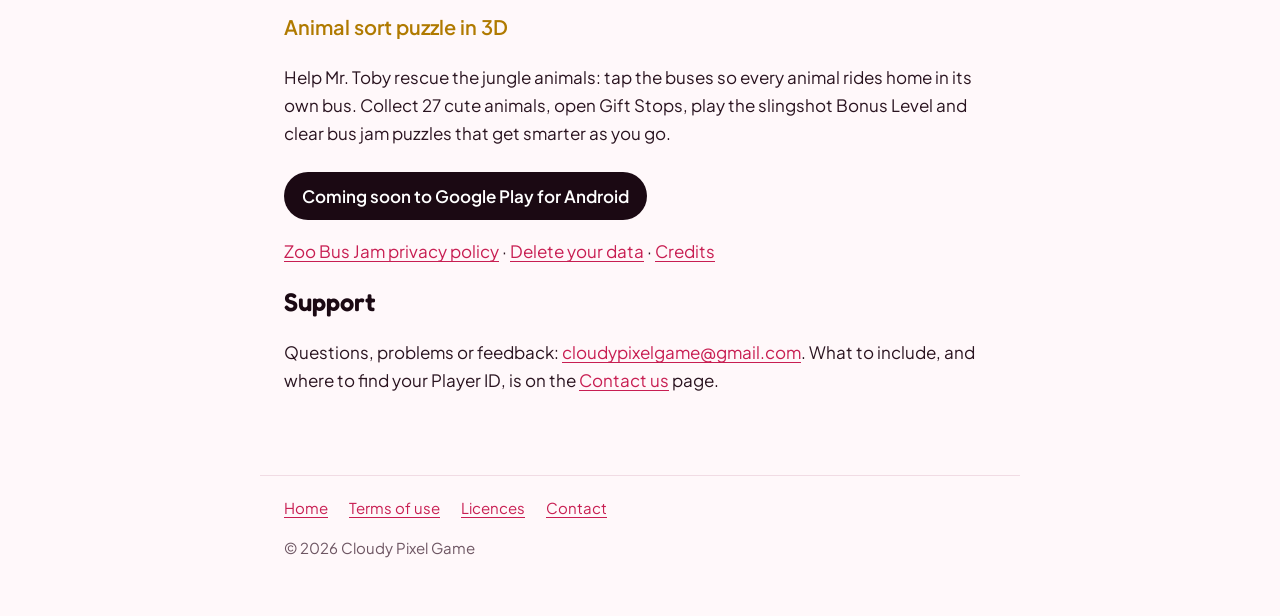
==== commit 31628619: "Home page: add Zoo Bus Jam (coming soon) (22 Nov 2026)" ====
--- a/index.html
+++ b/index.html
@@ -4,7 +4,7 @@
   <meta charset="utf-8">
   <meta name="viewport" content="width=device-width, initial-scale=1">
   <title>Cloudy Pixel Game – Independent game studio</title>
-  <meta name="description" content="Cloudy Pixel is an independent studio making creative games, from clever puzzles to playful new worlds. Play Match Number and Snake Path on Android.">
+  <meta name="description" content="Cloudy Pixel is an independent studio making creative games, from clever puzzles to playful new worlds. Play Match Number, Snake Path and Zoo Bus Jam on Android.">
   <link rel="icon" href="favicon.png">
   <link rel="preconnect" href="https://fonts.googleapis.com">
   <link rel="preconnect" href="https://fonts.gstatic.com" crossorigin>
@@ -47,6 +47,14 @@
       <p><a href="snake-path/privacy-policy.html">Snake Path privacy policy</a> · <a href="snake-path/privacy-policy.html#delete-data">Delete your data</a> · <a href="snake-path/privacy-policy.html#about">Credits</a></p>
     </section>
 
+    <section class="game">
+      <h2 class="game-name">Zoo Bus Jam</h2>
+      <p class="tagline">Animal sort puzzle in 3D</p>
+      <p>Help Mr. Toby rescue the jungle animals: tap the buses so every animal rides home in its own bus. Collect 27 cute animals, open Gift Stops, play the slingshot Bonus Level and clear bus jam puzzles that get smarter as you go.</p>
+      <span class="status">Coming soon to Google Play for Android</span>
+      <p><a href="zoo-bus-jam/privacy-policy.html">Zoo Bus Jam privacy policy</a> · <a href="zoo-bus-jam/privacy-policy.html#delete-data">Delete your data</a> · <a href="zoo-bus-jam/privacy-policy.html#about">Credits</a></p>
+    </section>
+
     <h2>Support</h2>
     <p>Questions, problems or feedback: <a href="mailto:cloudypixelgame@gmail.com">cloudypixelgame@gmail.com</a>. What to include, and where to find your Player ID, is on the <a href="contact.html">Contact us</a> page.</p>
   </main>
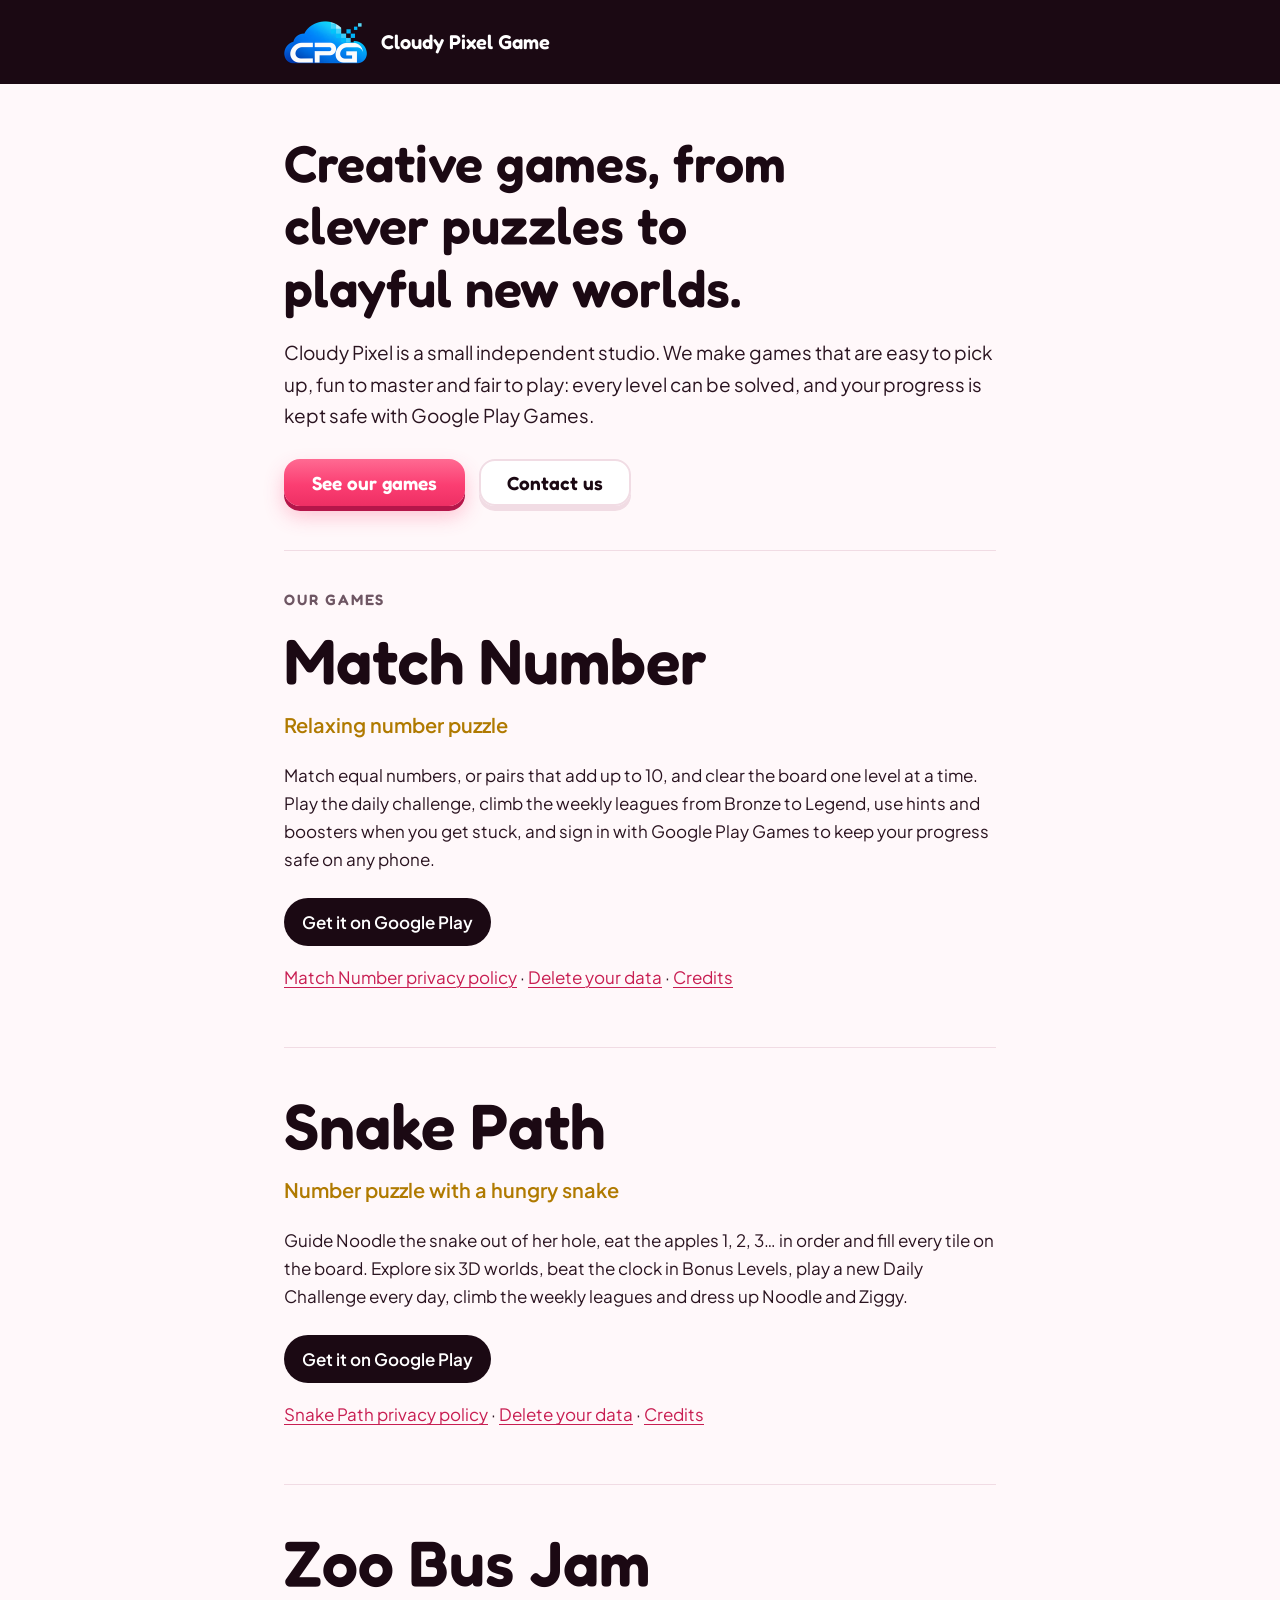
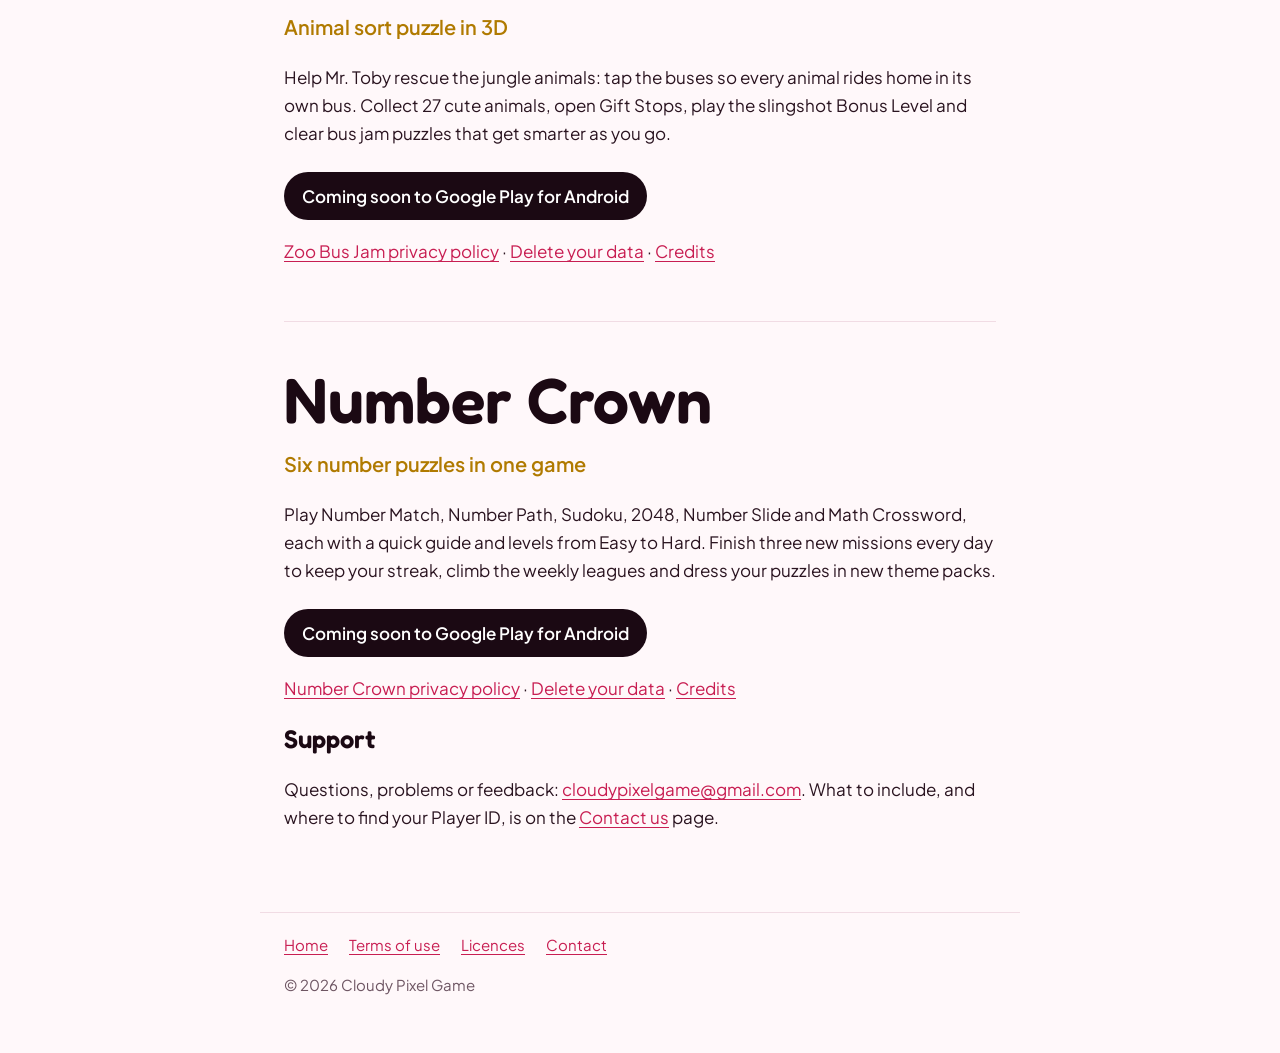
==== commit 47c0090b: "Home, Contact, Licences: add Number Crown (28 Nov 2026)" ====
--- a/index.html
+++ b/index.html
@@ -4,7 +4,7 @@
   <meta charset="utf-8">
   <meta name="viewport" content="width=device-width, initial-scale=1">
   <title>Cloudy Pixel Game – Independent game studio</title>
-  <meta name="description" content="Cloudy Pixel is an independent studio making creative games, from clever puzzles to playful new worlds. Play Match Number, Snake Path and Zoo Bus Jam on Android.">
+  <meta name="description" content="Cloudy Pixel is an independent studio making creative games, from clever puzzles to playful new worlds. Play Match Number, Snake Path, Zoo Bus Jam and Number Crown on Android.">
   <link rel="icon" href="favicon.png">
   <link rel="preconnect" href="https://fonts.googleapis.com">
   <link rel="preconnect" href="https://fonts.gstatic.com" crossorigin>
@@ -55,6 +55,14 @@
       <p><a href="zoo-bus-jam/privacy-policy.html">Zoo Bus Jam privacy policy</a> · <a href="zoo-bus-jam/privacy-policy.html#delete-data">Delete your data</a> · <a href="zoo-bus-jam/privacy-policy.html#about">Credits</a></p>
     </section>
 
+    <section class="game">
+      <h2 class="game-name">Number Crown</h2>
+      <p class="tagline">Six number puzzles in one game</p>
+      <p>Play Number Match, Number Path, Sudoku, 2048, Number Slide and Math Crossword, each with a quick guide and levels from Easy to Hard. Finish three new missions every day to keep your streak, climb the weekly leagues and dress your puzzles in new theme packs.</p>
+      <span class="status">Coming soon to Google Play for Android</span>
+      <p><a href="number-crown/privacy-policy.html">Number Crown privacy policy</a> · <a href="number-crown/privacy-policy.html#delete-data">Delete your data</a> · <a href="number-crown/privacy-policy.html#about">Credits</a></p>
+    </section>
+
     <h2>Support</h2>
     <p>Questions, problems or feedback: <a href="mailto:cloudypixelgame@gmail.com">cloudypixelgame@gmail.com</a>. What to include, and where to find your Player ID, is on the <a href="contact.html">Contact us</a> page.</p>
   </main>
